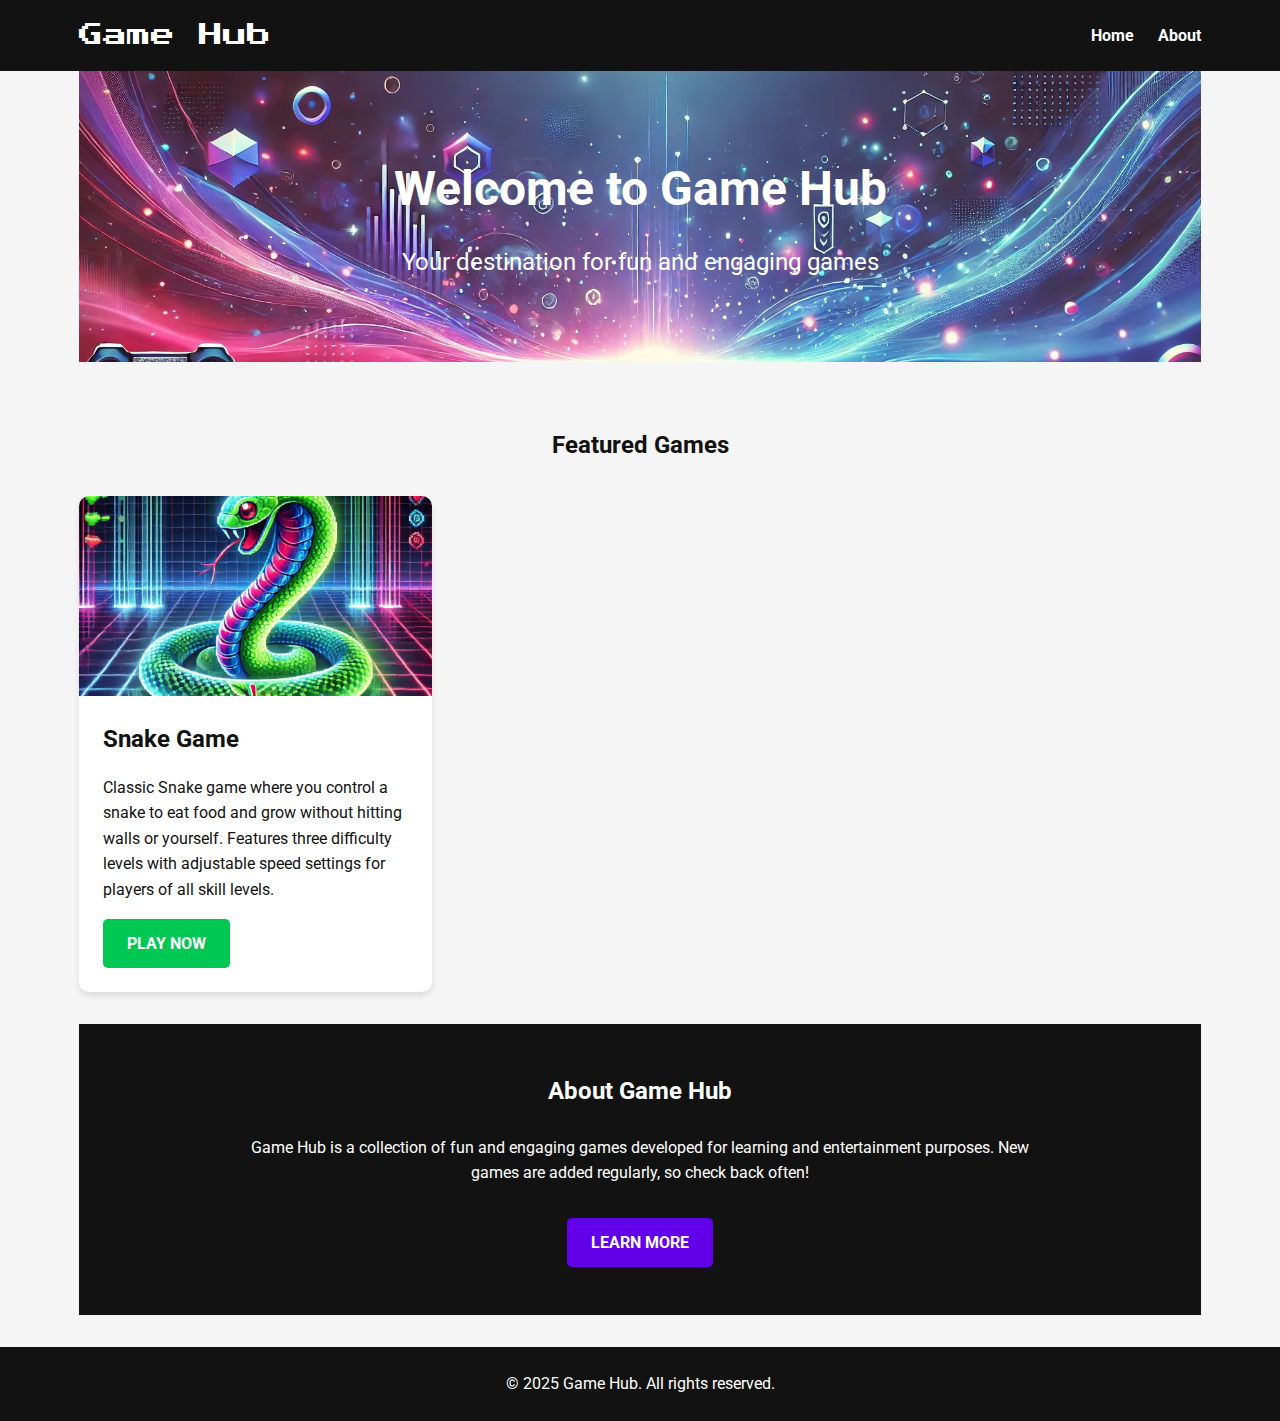
==== index.html @ 6b015f01 "Initial commit" ====
<!DOCTYPE html>
<html lang="en">
<head>
    <meta charset="UTF-8">
    <meta name="viewport" content="width=device-width, initial-scale=1.0">
    <title>Game Hub - Play Awesome Games</title>
    <link rel="stylesheet" href="static/css/style.css">
    <link rel="preconnect" href="https://fonts.googleapis.com">
    <link rel="preconnect" href="https://fonts.gstatic.com" crossorigin>
    <link href="https://fonts.googleapis.com/css2?family=Press+Start+2P&family=Roboto:wght@400;700&display=swap" rel="stylesheet">
</head>
<body>
    <header>
        <div class="container">
            <div class="logo">
                <a href="index.html">Game Hub</a>
            </div>
            <nav>
                <ul>
                    <li><a href="index.html">Home</a></li>
                    <li><a href="about.html">About</a></li>
                </ul>
            </nav>
        </div>
    </header>

    <main>
        <div class="container">
            <section class="hero">
                <div class="hero-content">
                    <h1>Welcome to Game Hub</h1>
                    <p>Your destination for fun and engaging games</p>
                </div>
            </section>
            
            <section class="games-list">
                <h2>Featured Games</h2>
                <div class="games-grid">
                    <div class="game-card">
                        <div class="game-image">
                            <img src="static/images/snake_thumbnail.jpg" alt="Snake Game">
                        </div>
                        <div class="game-info">
                            <h3>Snake Game</h3>
                            <p>Classic Snake game where you control a snake to eat food and grow without hitting walls or yourself. Features three difficulty levels with adjustable speed settings for players of all skill levels.</p>
                            <a href="games/snake.html" class="btn play-btn">Play Now</a>
                        </div>
                    </div>
                </div>
            </section>
            
            <section class="about-section">
                <h2>About Game Hub</h2>
                <p>Game Hub is a collection of fun and engaging games developed for learning and entertainment purposes. New games are added regularly, so check back often!</p>
                <a href="about.html" class="btn">Learn More</a>
            </section>
        </div>
    </main>

    <footer>
        <div class="container">
            <p>&copy; 2025 Game Hub. All rights reserved.</p>
        </div>
    </footer>

    <script src="static/js/main.js"></script>
</body>
</html>
---- static/css/style.css ----
/* Base Styles */
:root {
    --primary-color: #6200ea;
    --secondary-color: #03dac6;
    --dark-color: #121212;
    --light-color: #f5f5f5;
    --danger-color: #cf6679;
    --success-color: #00c853;
}

* {
    margin: 0;
    padding: 0;
    box-sizing: border-box;
}

body {
    font-family: 'Roboto', sans-serif;
    line-height: 1.6;
    color: var(--dark-color);
    background-color: var(--light-color);
}

.container {
    width: 90%;
    max-width: 1200px;
    margin: 0 auto;
    padding: 0 15px;
}

a {
    text-decoration: none;
    color: var(--primary-color);
}

ul {
    list-style: none;
}

img {
    max-width: 100%;
}

h1, h2, h3 {
    margin-bottom: 1rem;
}

/* Button Styles */
.btn {
    display: inline-block;
    background: var(--primary-color);
    color: white;
    padding: 0.75rem 1.5rem;
    border-radius: 5px;
    text-transform: uppercase;
    font-weight: bold;
    transition: all 0.3s ease;
}

.btn:hover {
    background: #7c4dff;
    transform: translateY(-2px);
}

.play-btn {
    background: var(--success-color);
}

.play-btn:hover {
    background: #00e676;
}

/* Header Styles */
header {
    background-color: var(--dark-color);
    color: white;
    padding: 1rem 0;
}

header .container {
    display: flex;
    justify-content: space-between;
    align-items: center;
}

.logo a {
    font-family: 'Press Start 2P', cursive;
    color: white;
    font-size: 1.5rem;
}

nav ul {
    display: flex;
}

nav ul li {
    margin-left: 1.5rem;
}

nav ul li a {
    color: white;
    font-weight: bold;
}

nav ul li a:hover {
    color: var(--secondary-color);
}

/* Hero Section */
.hero {
    /* background: linear-gradient(rgb(245, 245, 245), rgb(248, 246, 246)), url('/static/images/hero-bg.jpg'); */
    background: url('/static/images/hero-bg.jpg');
    background-size: cover;
    background-position: center;
    color: white;
    text-align: center;
    padding: 5rem 0;
    margin-bottom: 2rem;
}

.hero h1 {
    font-size: 3rem;
    margin-bottom: 1rem;
}

.hero p {
    font-size: 1.5rem;
    max-width: 600px;
    margin: 0 auto;
}

/* Games List */
.games-list {
    padding: 2rem 0;
}

.games-list h2 {
    text-align: center;
    margin-bottom: 2rem;
}

.games-grid {
    display: grid;
    grid-template-columns: repeat(auto-fill, minmax(300px, 1fr));
    gap: 2rem;
}

.game-card {
    background: white;
    border-radius: 10px;
    overflow: hidden;
    box-shadow: 0 4px 6px rgba(0, 0, 0, 0.1);
    transition: transform 0.3s ease;
}

.game-card:hover {
    transform: translateY(-10px);
}

.game-image {
    height: 200px;
    overflow: hidden;
}

.game-image img {
    width: 100%;
    height: 100%;
    object-fit: cover;
}

.game-info {
    padding: 1.5rem;
}

.game-info h3 {
    font-size: 1.5rem;
}

.game-info p {
    margin-bottom: 1rem;
}

/* About Section */
.about-section {
    background-color: var(--dark-color);
    color: white;
    padding: 3rem 0;
    text-align: center;
}

.about-section h2 {
    margin-bottom: 1.5rem;
}

.about-section p {
    max-width: 800px;
    margin: 0 auto 2rem;
}

/* About Page */
.about-page {
    padding: 2rem 0;
}

.about-page h1 {
    text-align: center;
    margin-bottom: 2rem;
}

.about-content {
    max-width: 800px;
    margin: 0 auto;
}

.about-content h2 {
    margin-top: 2rem;
}

.about-content ul {
    margin-left: 2rem;
    list-style: disc;
}

/* Game Page */
.game-page {
    padding: 2rem 0;
}

.game-page h1 {
    text-align: center;
    margin-bottom: 2rem;
}

.game-container {
    max-width: 800px;
    margin: 0 auto 2rem;
    background: white;
    padding: 1rem;
    border-radius: 10px;
    box-shadow: 0 4px 6px rgba(0, 0, 0, 0.1);
}

#game-canvas {
    width: 100%;
    height: 400px;
    background: #f0f0f0;
    margin-bottom: 1rem;
}

.game-controls {
    padding: 1rem;
    background: #f9f9f9;
    border-radius: 5px;
}

.game-description {
    max-width: 800px;
    margin: 0 auto;
}

/* Error Page */
.error-page {
    text-align: center;
    padding: 5rem 0;
}

.error-content h1 {
    font-size: 6rem;
    color: var(--danger-color);
}

/* Footer */
footer {
    background-color: var(--dark-color);
    color: white;
    text-align: center;
    padding: 1.5rem 0;
    margin-top: 2rem;
}

/* Responsive Design */
@media (max-width: 768px) {
    .hero h1 {
        font-size: 2rem;
    }
    
    .hero p {
        font-size: 1.2rem;
    }
    
    .games-grid {
        grid-template-columns: 1fr;
    }
}
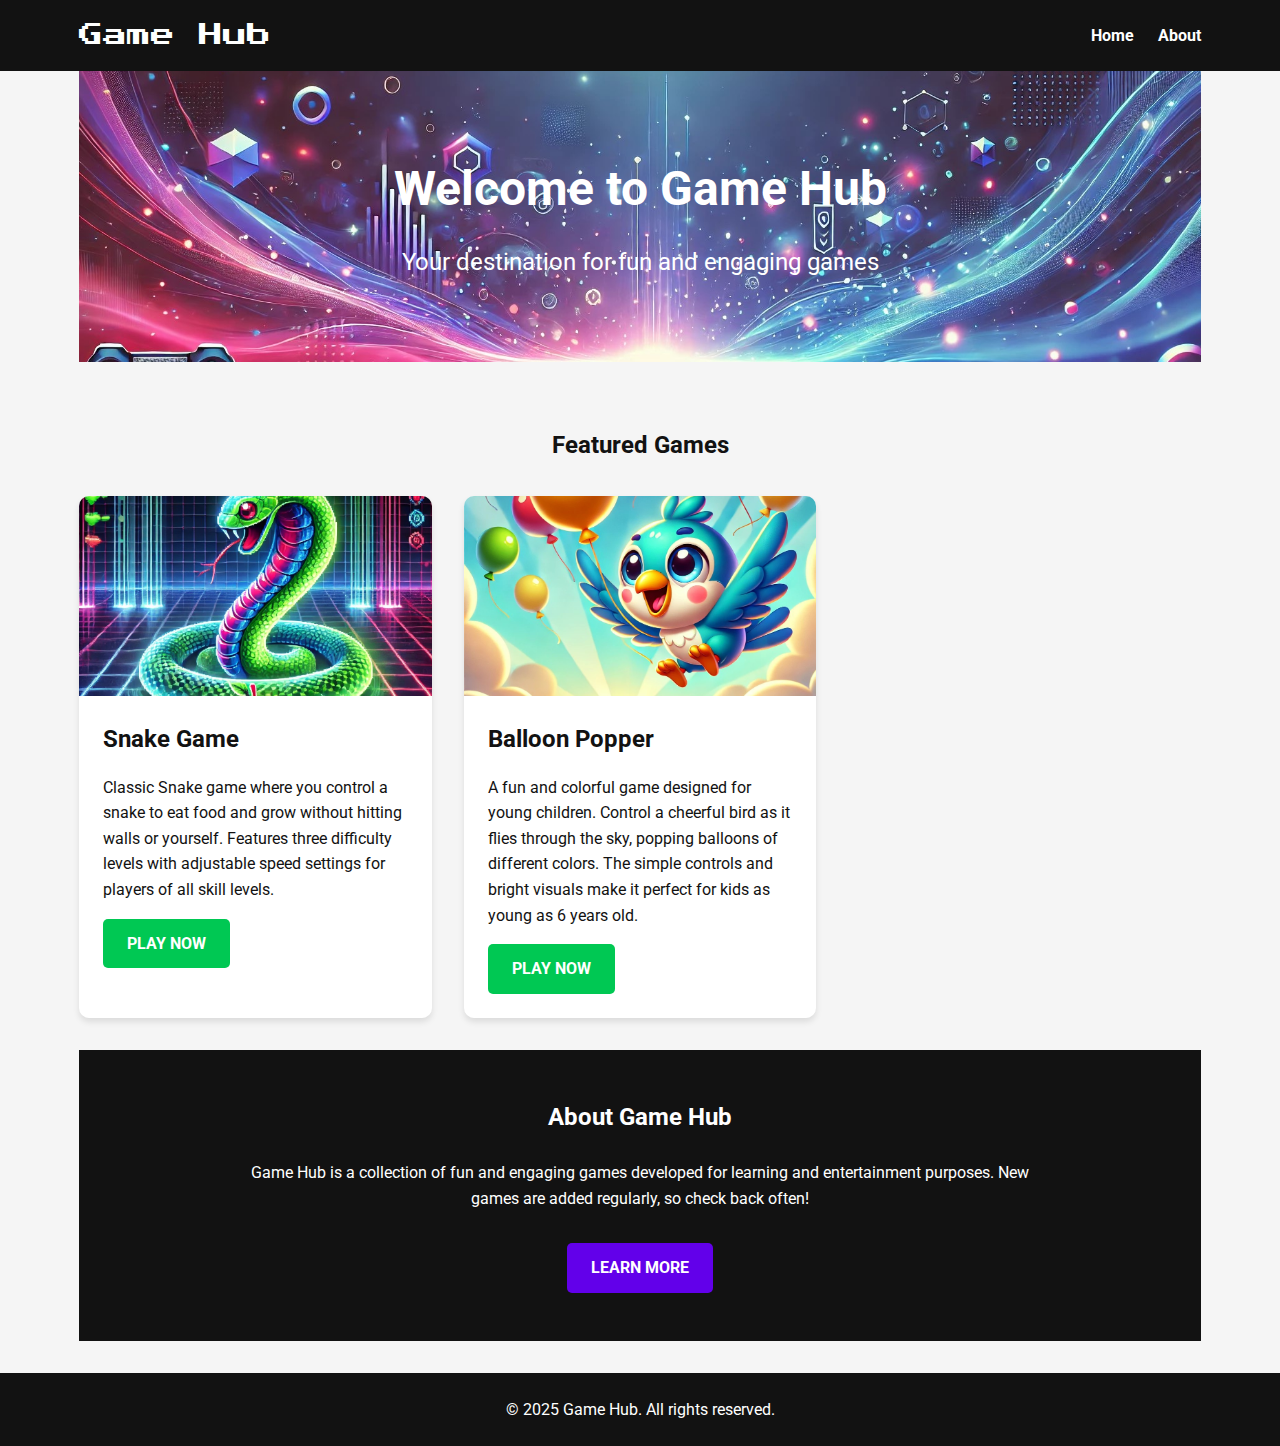
==== commit 922f8b7b: "Prepare Game Hub for GitHub Pages deployment and add Balloon Popper game" ====
--- a/index.html
+++ b/index.html
@@ -46,6 +46,17 @@
                             <a href="games/snake.html" class="btn play-btn">Play Now</a>
                         </div>
                     </div>
+                    
+                    <div class="game-card">
+                        <div class="game-image">
+                            <img src="static/images/balloon_popper_thumbnail.jpg" alt="Balloon Popper">
+                        </div>
+                        <div class="game-info">
+                            <h3>Balloon Popper</h3>
+                            <p>A fun and colorful game designed for young children. Control a cheerful bird as it flies through the sky, popping balloons of different colors. The simple controls and bright visuals make it perfect for kids as young as 6 years old.</p>
+                            <a href="games/balloon_popper.html" class="btn play-btn">Play Now</a>
+                        </div>
+                    </div>
                 </div>
             </section>
             
--- a/static/css/style.css
+++ b/static/css/style.css
@@ -109,7 +109,8 @@
 /* Hero Section */
 .hero {
     /* background: linear-gradient(rgb(245, 245, 245), rgb(248, 246, 246)), url('/static/images/hero-bg.jpg'); */
-    background: url('/static/images/hero-bg.jpg');
+    /* background: url('/static/images/hero-bg.jpg'); */
+    background: url('../../static/images/hero-bg.jpg');
     background-size: cover;
     background-position: center;
     color: white;
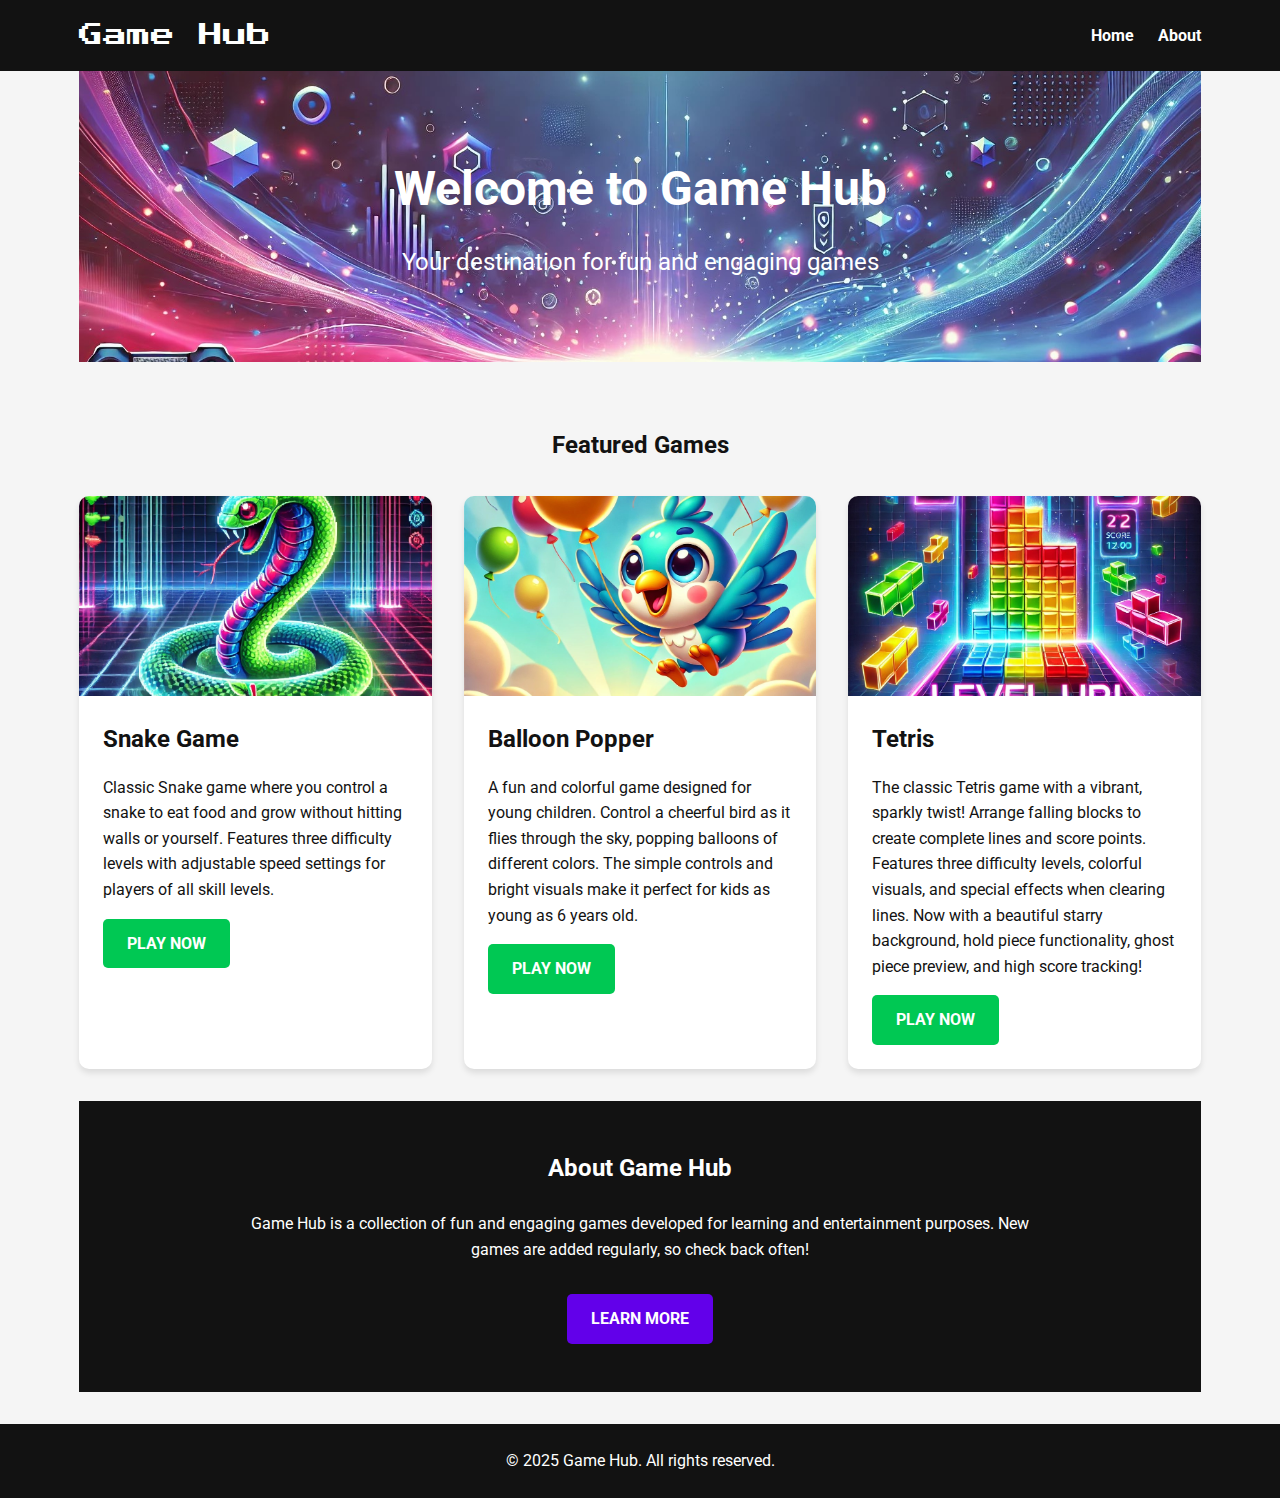
==== commit bb13a24d: "Prepare Game Hub for GitHub Pages deployment and add Tetris game" ====
--- a/index.html
+++ b/index.html
@@ -57,6 +57,17 @@
                             <a href="games/balloon_popper.html" class="btn play-btn">Play Now</a>
                         </div>
                     </div>
+                    
+                    <div class="game-card">
+                        <div class="game-image">
+                            <img src="static/images/tetris_thumbnail.jpg" alt="Tetris">
+                        </div>
+                        <div class="game-info">
+                            <h3>Tetris</h3>
+                            <p>The classic Tetris game with a vibrant, sparkly twist! Arrange falling blocks to create complete lines and score points. Features three difficulty levels, colorful visuals, and special effects when clearing lines. Now with a beautiful starry background, hold piece functionality, ghost piece preview, and high score tracking!</p>
+                            <a href="games/tetris.html" class="btn play-btn">Play Now</a>
+                        </div>
+                    </div>
                 </div>
             </section>
             
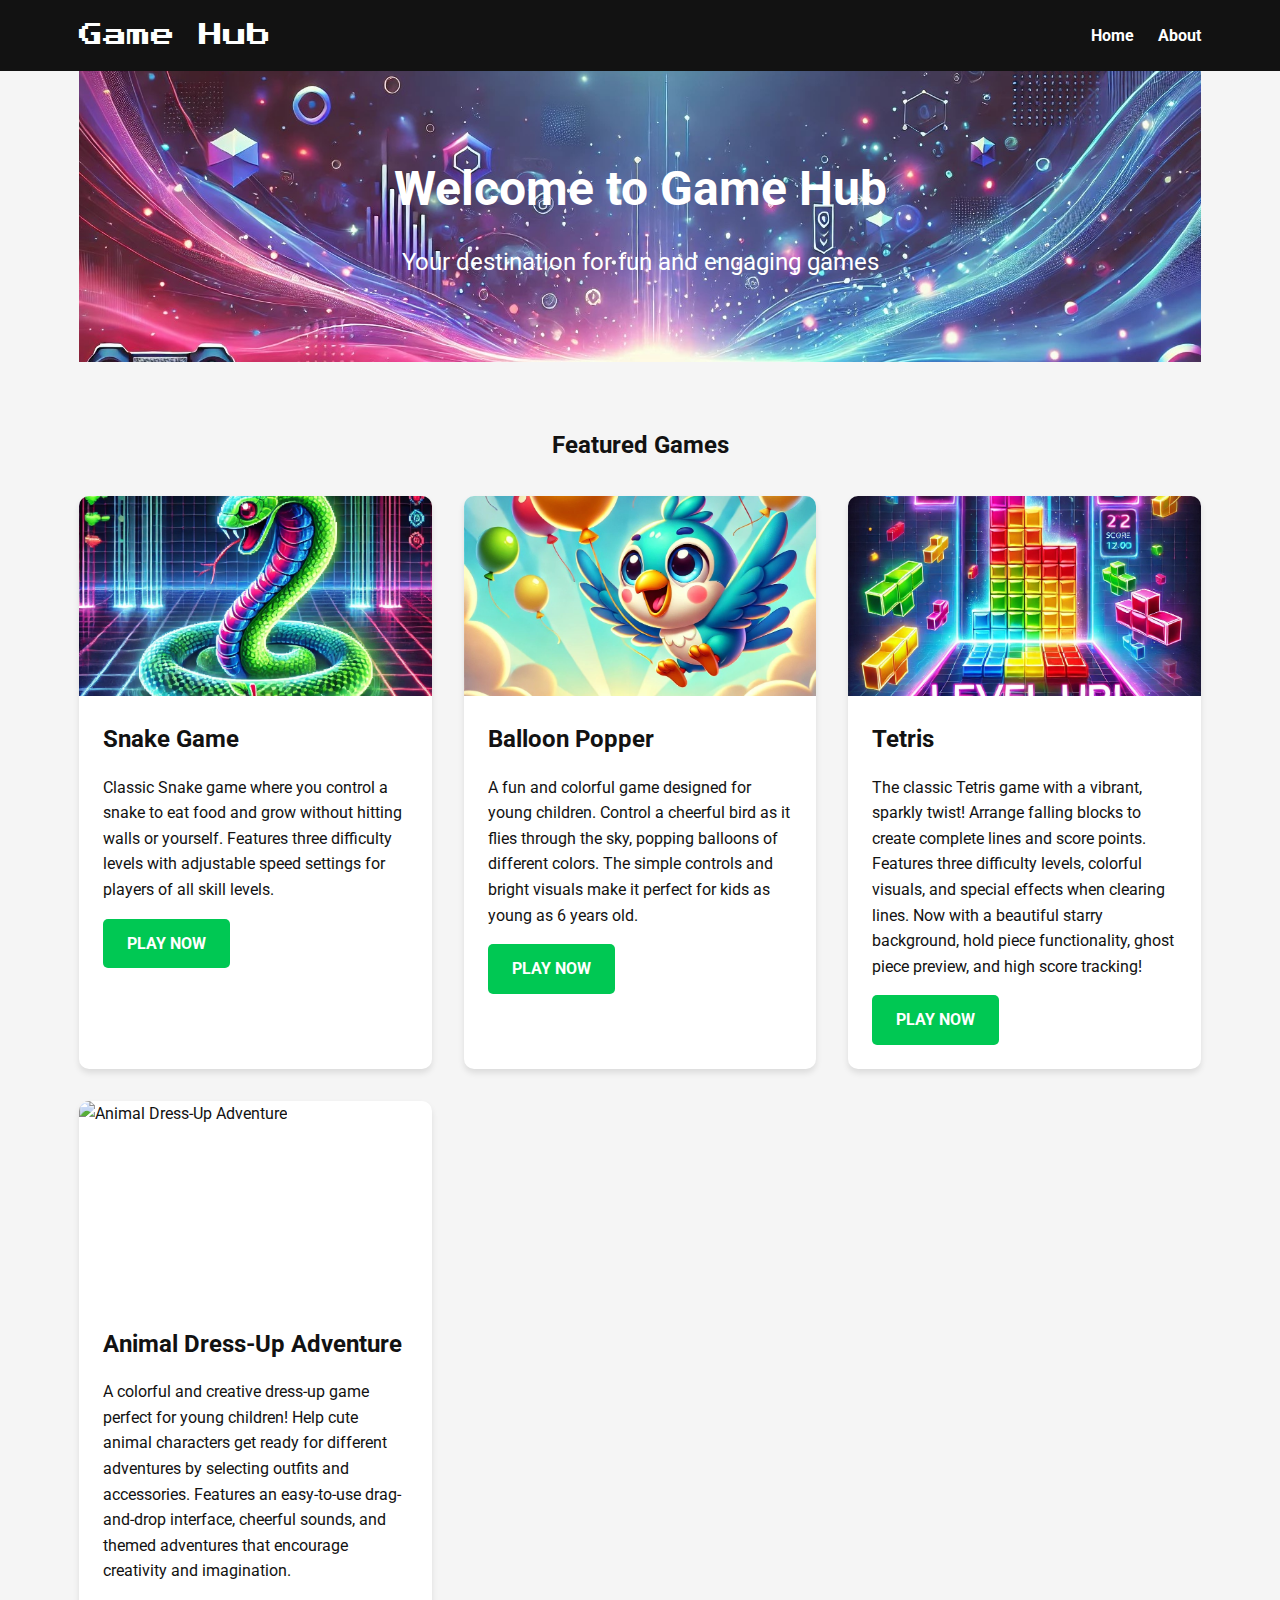
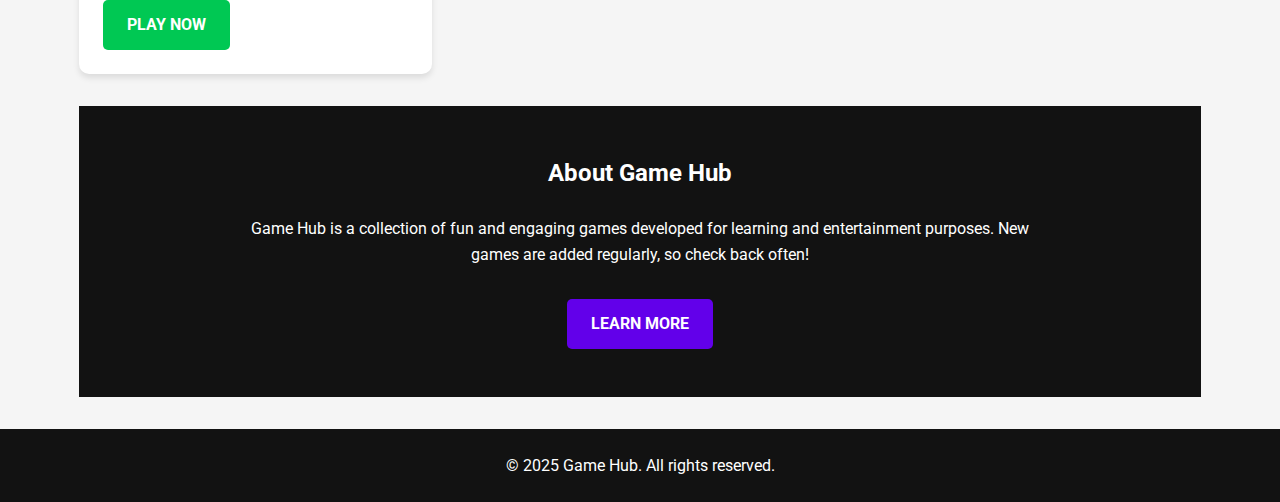
==== commit cc8f473a: "add animal dressup game" ====
--- a/index.html
+++ b/index.html
@@ -68,6 +68,17 @@
                             <a href="games/tetris.html" class="btn play-btn">Play Now</a>
                         </div>
                     </div>
+                    
+                    <div class="game-card">
+                        <div class="game-image">
+                            <img src="static/images/animal_dressup_thumbnail.jpg" alt="Animal Dress-Up Adventure">
+                        </div>
+                        <div class="game-info">
+                            <h3>Animal Dress-Up Adventure</h3>
+                            <p>A colorful and creative dress-up game perfect for young children! Help cute animal characters get ready for different adventures by selecting outfits and accessories. Features an easy-to-use drag-and-drop interface, cheerful sounds, and themed adventures that encourage creativity and imagination.</p>
+                            <a href="games/animal_dressup.html" class="btn play-btn">Play Now</a>
+                        </div>
+                    </div>
                 </div>
             </section>
             
